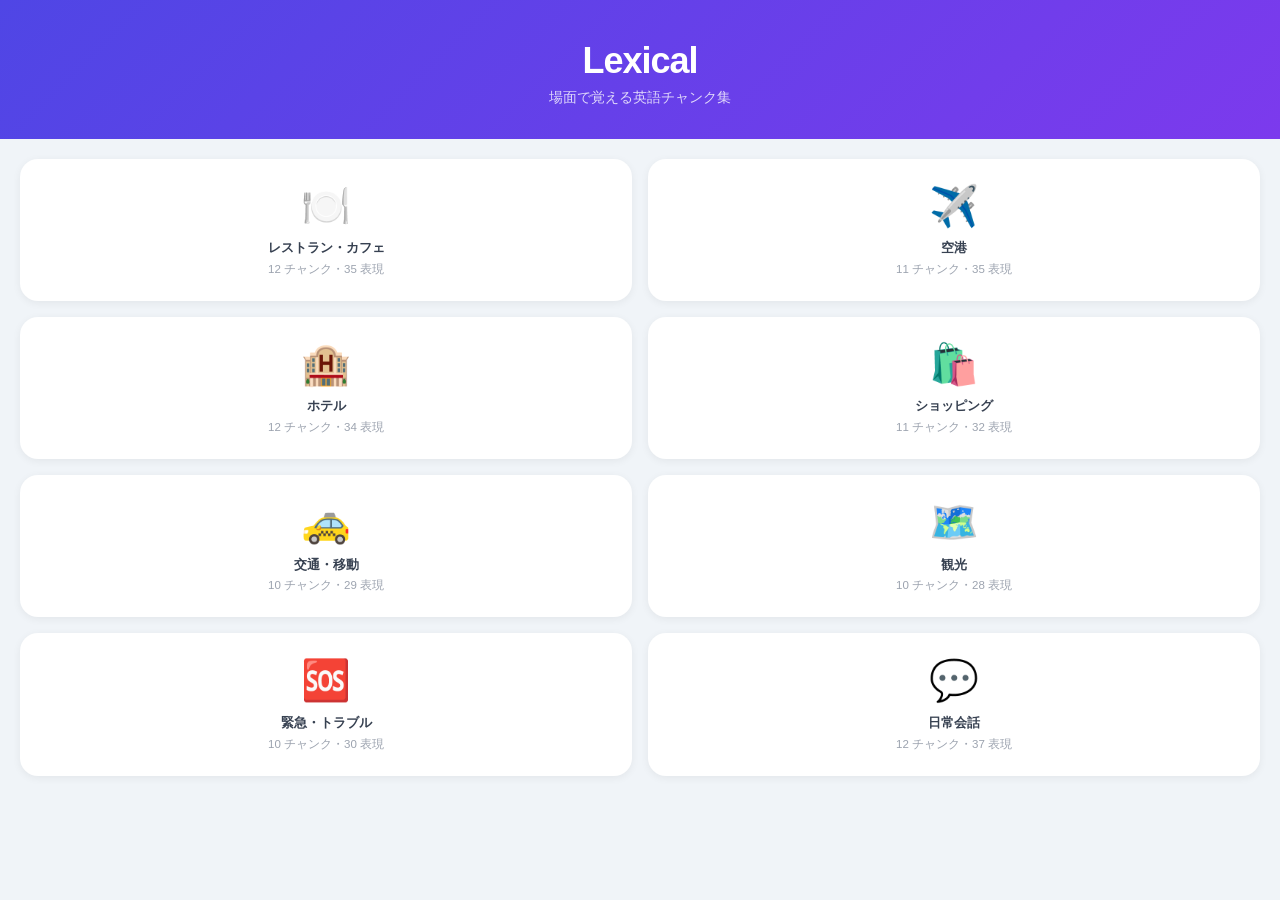
==== index.html @ d4b7fc74 "feat: initial release of Lexical English chunk learning app 場面別英語チャンク学習Webアプリ。8シーン・348フレーズを収録。 心構えカー" ====
<!DOCTYPE html>
<html lang="ja">
<head>
  <meta charset="UTF-8">
  <meta name="viewport" content="width=device-width, initial-scale=1.0, maximum-scale=1.0">
  <title>Lexical - 場面別英語チャンク</title>
  <link rel="stylesheet" href="style.css">
</head>
<body>

  <header class="header">
    <h1 class="app-title">Lexical</h1>
    <p class="app-subtitle">場面で覚える英語チャンク集</p>
  </header>

  <main>
    <div class="scene-grid" id="scene-grid"></div>
  </main>

  <script src="app.js"></script>
</body>
</html>
---- style.css ----
* {
  box-sizing: border-box;
  margin: 0;
  padding: 0;
}

body {
  font-family: -apple-system, BlinkMacSystemFont, 'Segoe UI', 'Helvetica Neue', sans-serif;
  background: #F0F4F8;
  color: #1E293B;
  min-height: 100vh;
}

/* ===== INDEX: ヘッダー ===== */
.header {
  background: linear-gradient(135deg, #4F46E5 0%, #7C3AED 100%);
  color: white;
  padding: 2.5rem 1.5rem 2rem;
  text-align: center;
}

.app-title {
  font-size: 2.25rem;
  font-weight: 800;
  letter-spacing: -1px;
}

.app-subtitle {
  font-size: 0.9rem;
  opacity: 0.8;
  margin-top: 0.35rem;
  font-weight: 400;
}

/* ===== INDEX: シーングリッド ===== */
.scene-grid {
  display: grid;
  grid-template-columns: 1fr 1fr;
  gap: 1rem;
  padding: 1.25rem;
}

.scene-card {
  background: white;
  border-radius: 1.125rem;
  padding: 1.5rem 1rem;
  text-align: center;
  cursor: pointer;
  box-shadow: 0 2px 8px rgba(0, 0, 0, 0.06);
  text-decoration: none;
  color: inherit;
  display: block;
  transition: transform 0.15s ease, box-shadow 0.15s ease;
}

.scene-card:active {
  transform: scale(0.96);
  box-shadow: 0 1px 4px rgba(0, 0, 0, 0.08);
}

.scene-icon {
  font-size: 2.5rem;
  display: block;
  margin-bottom: 0.6rem;
}

.scene-label {
  font-size: 0.82rem;
  font-weight: 700;
  color: #374151;
  line-height: 1.3;
}

.scene-count {
  font-size: 0.72rem;
  color: #9CA3AF;
  margin-top: 0.35rem;
}

/* ===== SCENE: ヘッダー ===== */
.scene-header {
  background: white;
  border-bottom: 1px solid #E5E7EB;
  padding: 0.875rem 1.25rem;
  display: flex;
  align-items: center;
  gap: 0.75rem;
  position: sticky;
  top: 0;
  z-index: 10;
}

.back-btn {
  background: #F1F5F9;
  border: none;
  width: 2.25rem;
  height: 2.25rem;
  border-radius: 50%;
  cursor: pointer;
  font-size: 1.1rem;
  color: #4F46E5;
  display: flex;
  align-items: center;
  justify-content: center;
  flex-shrink: 0;
}

.scene-title {
  font-size: 1.05rem;
  font-weight: 700;
  color: #0F172A;
}

/* ===== 心構えカード ===== */
.mindset-card {
  margin: 1rem;
  background: linear-gradient(135deg, #1E293B 0%, #0F172A 100%);
  border-radius: 1.125rem;
  padding: 1.25rem;
  color: white;
}

.mindset-title {
  font-size: 0.7rem;
  font-weight: 700;
  letter-spacing: 0.08em;
  color: #94A3B8;
  text-transform: uppercase;
  margin-bottom: 0.875rem;
}

/* フロー */
.mindset-flow {
  display: flex;
  align-items: flex-start;
  gap: 0;
  flex-wrap: nowrap;
  overflow-x: auto;
  padding-bottom: 0.5rem;
  margin-bottom: 1.125rem;
  scrollbar-width: none;
}

.mindset-flow::-webkit-scrollbar { display: none; }

.flow-step {
  display: flex;
  align-items: center;
  gap: 0;
  flex-shrink: 0;
}

.flow-label {
  background: rgba(255,255,255,0.1);
  border-radius: 0.5rem;
  padding: 0.3rem 0.6rem;
  font-size: 0.72rem;
  color: #E2E8F0;
  white-space: nowrap;
  font-weight: 500;
}

.flow-arrow {
  color: #475569;
  font-size: 0.7rem;
  padding: 0 0.3rem;
  flex-shrink: 0;
}

/* 相手の言葉 / 自分の言葉 */
.mindset-cols {
  display: grid;
  grid-template-columns: 1fr 1fr;
  gap: 0.875rem;
}

.mindset-col-title {
  font-size: 0.65rem;
  font-weight: 700;
  letter-spacing: 0.05em;
  margin-bottom: 0.5rem;
}

.col-from-them .mindset-col-title { color: #93C5FD; }
.col-from-you  .mindset-col-title { color: #86EFAC; }

.mindset-phrase {
  margin-bottom: 0.5rem;
}

.mindset-phrase-en {
  font-size: 0.78rem;
  font-weight: 600;
  color: #F1F5F9;
  line-height: 1.3;
}

.mindset-phrase-ja {
  font-size: 0.68rem;
  color: #94A3B8;
  margin-top: 0.1rem;
}

/* ===== SCENE: チャンクリスト ===== */
.chunk-list {
  padding: 1rem;
  display: flex;
  flex-direction: column;
  gap: 0.75rem;
  padding-bottom: 3rem;
}

.chunk-card {
  background: white;
  border-radius: 1rem;
  box-shadow: 0 2px 6px rgba(0, 0, 0, 0.06);
  overflow: hidden;
}

.chunk-main {
  padding: 1rem 0.875rem 1rem 1.125rem;
  display: flex;
  align-items: center;
  gap: 0.625rem;
  cursor: pointer;
  -webkit-tap-highlight-color: transparent;
}

.chunk-main:active {
  background: #FAFBFF;
}

.chunk-text {
  flex: 1;
  min-width: 0;
}

.chunk-en {
  font-size: 0.975rem;
  font-weight: 600;
  color: #0F172A;
  line-height: 1.4;
}

.chunk-ja {
  font-size: 0.8rem;
  color: #64748B;
  margin-top: 0.2rem;
}

.chunk-level {
  font-size: 0.62rem;
  padding: 0.15rem 0.45rem;
  border-radius: 999px;
  font-weight: 700;
  flex-shrink: 0;
  white-space: nowrap;
}

.level-beginner {
  background: #DCFCE7;
  color: #166534;
}

.level-intermediate {
  background: #FEF9C3;
  color: #92400E;
}

.expand-btn {
  background: none;
  border: none;
  font-size: 0.8rem;
  cursor: pointer;
  color: #CBD5E1;
  padding: 0.4rem;
  transition: transform 0.2s ease, color 0.2s ease;
  flex-shrink: 0;
  -webkit-tap-highlight-color: transparent;
}

.expand-btn.open {
  transform: rotate(180deg);
  color: #4F46E5;
}

/* ===== 枝葉 ===== */
.branch-list {
  border-top: 1px solid #F1F5F9;
  display: none;
}

.branch-list.open {
  display: block;
}

.branch-item {
  padding: 0.7rem 1rem 0.7rem 1.75rem;
  display: flex;
  align-items: flex-start;
  gap: 0.625rem;
  border-bottom: 1px solid #F8FAFC;
  cursor: pointer;
  -webkit-tap-highlight-color: transparent;
}

.branch-item:last-child {
  border-bottom: none;
}

.branch-item:active {
  background: #F8FAFC;
}

.branch-connector {
  color: #CBD5E1;
  font-size: 0.8rem;
  flex-shrink: 0;
  margin-top: 0.15rem;
  font-family: monospace;
}

.branch-text {
  flex: 1;
  min-width: 0;
}

.branch-en {
  font-size: 0.875rem;
  font-weight: 500;
  color: #1E293B;
  line-height: 1.4;
}

.branch-ja {
  font-size: 0.775rem;
  color: #94A3B8;
  margin-top: 0.15rem;
}

.branch-type {
  font-size: 0.6rem;
  padding: 0.12rem 0.4rem;
  border-radius: 999px;
  font-weight: 700;
  flex-shrink: 0;
  white-space: nowrap;
  margin-top: 0.2rem;
  align-self: flex-start;
}

.type-pattern    { background: #EEF2FF; color: #4338CA; }
.type-vocabulary { background: #FDF4FF; color: #7E22CE; }
.type-related    { background: #F0FDF4; color: #166534; }
.type-answer     { background: #FFF7ED; color: #C2410C; }
.type-variation  { background: #F0F9FF; color: #0369A1; }

/* ===== 全画面カードモーダル ===== */
.card-modal {
  position: fixed;
  inset: 0;
  background: rgba(15, 23, 42, 0.55);
  backdrop-filter: blur(3px);
  z-index: 100;
  display: flex;
  align-items: flex-end;
  opacity: 0;
  pointer-events: none;
  transition: opacity 0.25s ease;
}

.card-modal.open {
  opacity: 1;
  pointer-events: all;
}

.card-modal-inner {
  background: white;
  border-radius: 1.5rem 1.5rem 0 0;
  padding: 2rem 1.5rem 2.5rem;
  width: 100%;
  transform: translateY(100%);
  transition: transform 0.3s cubic-bezier(0.32, 0.72, 0, 1);
  position: relative;
}

.card-modal.open .card-modal-inner {
  transform: translateY(0);
}

/* ドラッグハンドル */
.card-handle {
  width: 2.5rem;
  height: 0.25rem;
  background: #E2E8F0;
  border-radius: 999px;
  margin: 0 auto 1.5rem;
}

.card-close {
  position: absolute;
  top: 1.25rem;
  right: 1.25rem;
  background: #F1F5F9;
  border: none;
  width: 2rem;
  height: 2rem;
  border-radius: 50%;
  cursor: pointer;
  font-size: 0.8rem;
  color: #64748B;
  display: flex;
  align-items: center;
  justify-content: center;
}

.card-en {
  font-size: 1.7rem;
  font-weight: 800;
  color: #0F172A;
  line-height: 1.3;
  margin-bottom: 0.75rem;
}

.card-ja {
  font-size: 1rem;
  color: #475569;
  margin-bottom: 1.25rem;
  padding-bottom: 1.25rem;
  border-bottom: 1px solid #F1F5F9;
  line-height: 1.5;
}

.card-nuance {
  font-size: 0.875rem;
  color: #64748B;
  line-height: 1.7;
  margin-bottom: 1.5rem;
  background: #F8FAFC;
  border-radius: 0.75rem;
  padding: 0.875rem 1rem;
}

.card-listen-btn {
  display: flex;
  align-items: center;
  justify-content: center;
  gap: 0.5rem;
  background: linear-gradient(135deg, #4F46E5, #7C3AED);
  color: white;
  padding: 1rem;
  border-radius: 0.875rem;
  text-decoration: none;
  font-weight: 700;
  font-size: 1rem;
  -webkit-tap-highlight-color: transparent;
}

.card-listen-btn:active {
  opacity: 0.9;
}

/* ===== 返答の例（指差し英会話） ===== */
.card-responses {
  margin-bottom: 1.25rem;
}

.card-responses-title {
  font-size: 0.7rem;
  font-weight: 700;
  color: #94A3B8;
  text-transform: uppercase;
  letter-spacing: 0.06em;
  margin-bottom: 0.625rem;
}

.response-cards {
  display: flex;
  flex-direction: column;
  gap: 0.5rem;
}

.response-card {
  background: #F8FAFC;
  border: 1.5px solid #E2E8F0;
  border-radius: 0.75rem;
  padding: 0.75rem 1rem;
  cursor: pointer;
  text-decoration: none;
  display: block;
  width: 100%;
  text-align: left;
  font-family: inherit;
  transition: background 0.15s, border-color 0.15s;
}

.response-card:active {
  background: #EEF2FF;
  border-color: #A5B4FC;
}

.response-card-en {
  font-size: 0.95rem;
  font-weight: 600;
  color: #1E293B;
  line-height: 1.4;
}

.response-card-ja {
  font-size: 0.8rem;
  color: #64748B;
  margin-top: 0.15rem;
}

.pointing-hint {
  text-align: center;
  font-size: 0.7rem;
  color: #CBD5E1;
  margin-top: 0.625rem;
}
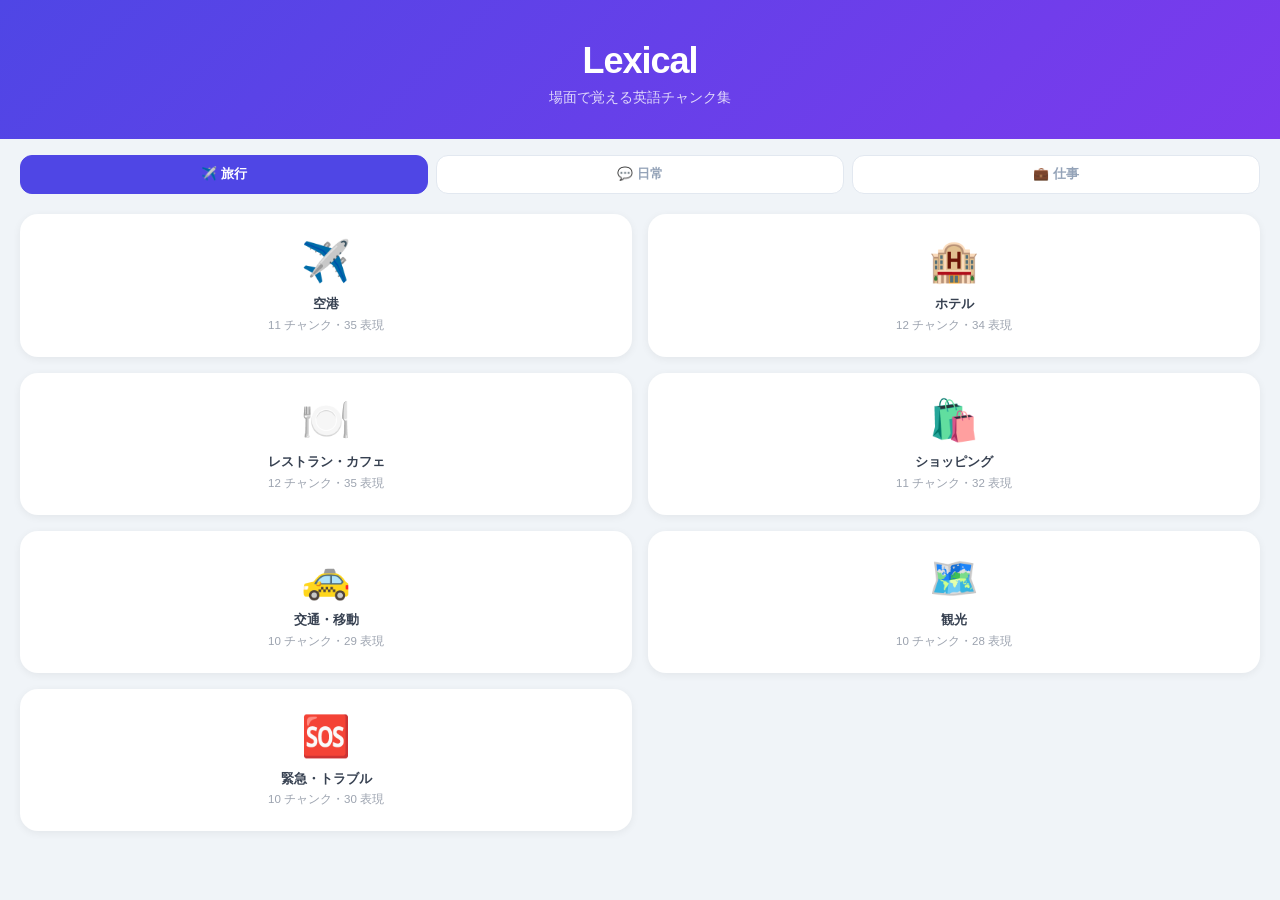
==== commit caa91063: "add business scene" ====
--- a/index.html
+++ b/index.html
@@ -14,6 +14,7 @@
   </header>
 
   <main>
+    <div class="category-tabs" id="category-tabs"></div>
     <div class="scene-grid" id="scene-grid"></div>
   </main>
 
--- a/style.css
+++ b/style.css
@@ -32,6 +32,33 @@
   font-weight: 400;
 }
 
+/* ===== INDEX: カテゴリタブ ===== */
+.category-tabs {
+  display: flex;
+  gap: 0.5rem;
+  padding: 1rem 1.25rem 0;
+}
+
+.category-tab {
+  flex: 1;
+  padding: 0.65rem 0.5rem;
+  border-radius: 0.75rem;
+  border: 1.5px solid #E2E8F0;
+  background: white;
+  font-size: 0.8rem;
+  font-weight: 700;
+  color: #94A3B8;
+  cursor: pointer;
+  font-family: inherit;
+  transition: all 0.15s;
+}
+
+.category-tab.active {
+  background: #4F46E5;
+  border-color: #4F46E5;
+  color: white;
+}
+
 /* ===== INDEX: シーングリッド ===== */
 .scene-grid {
   display: grid;
@@ -110,6 +137,126 @@
   font-weight: 700;
   color: #0F172A;
 }
+
+/* ===== 練習ボタン ===== */
+.practice-btn {
+  display: block;
+  margin: 1rem 1rem 0;
+  background: #0F172A;
+  color: white;
+  border: none;
+  border-radius: 0.875rem;
+  padding: 0.875rem;
+  width: calc(100% - 2rem);
+  font-size: 0.95rem;
+  font-weight: 700;
+  cursor: pointer;
+  font-family: inherit;
+  text-align: center;
+  text-decoration: none;
+}
+
+.practice-btn:active { opacity: 0.85; }
+
+/* ===== 練習モード切り替え ===== */
+.practice-mode-toggle {
+  display: flex;
+  gap: 0.5rem;
+  padding: 1rem 1rem 0;
+}
+
+.mode-btn {
+  flex: 1;
+  padding: 0.65rem;
+  border-radius: 0.75rem;
+  border: 1.5px solid #E2E8F0;
+  background: white;
+  font-size: 0.875rem;
+  font-weight: 700;
+  color: #94A3B8;
+  cursor: pointer;
+  font-family: inherit;
+  transition: all 0.15s;
+}
+
+.mode-btn.active {
+  background: #0F172A;
+  border-color: #0F172A;
+  color: white;
+}
+
+/* ===== 練習カード ===== */
+.practice-list {
+  padding: 1rem;
+  display: flex;
+  flex-direction: column;
+  gap: 0.75rem;
+  padding-bottom: 3rem;
+}
+
+.practice-card {
+  background: white;
+  border-radius: 1rem;
+  padding: 1.25rem;
+  box-shadow: 0 2px 6px rgba(0,0,0,0.06);
+}
+
+.practice-question {
+  font-size: 1rem;
+  font-weight: 600;
+  color: #0F172A;
+  margin-bottom: 0.875rem;
+  line-height: 1.5;
+}
+
+.practice-reveal-btn {
+  background: #F1F5F9;
+  border: none;
+  border-radius: 0.625rem;
+  padding: 0.6rem 1rem;
+  font-size: 0.85rem;
+  font-weight: 600;
+  color: #475569;
+  cursor: pointer;
+  font-family: inherit;
+}
+
+.practice-reveal-btn:active { background: #E2E8F0; }
+
+.practice-answer {
+  border-top: 1px solid #F1F5F9;
+  padding-top: 0.875rem;
+  margin-top: 0.875rem;
+}
+
+.practice-answer-text {
+  font-size: 1.1rem;
+  font-weight: 700;
+  color: #4F46E5;
+  margin-bottom: 0.75rem;
+  line-height: 1.4;
+}
+
+.practice-en-actions {
+  display: flex;
+  gap: 0.5rem;
+}
+
+.practice-speak-btn,
+.practice-close-btn {
+  background: none;
+  border: 1.5px solid #E2E8F0;
+  border-radius: 0.625rem;
+  padding: 0.5rem 0.875rem;
+  font-size: 0.8rem;
+  font-weight: 600;
+  color: #64748B;
+  cursor: pointer;
+  font-family: inherit;
+}
+
+.practice-speak-btn:active,
+.practice-close-btn:active { background: #F8FAFC; }
 
 /* ===== 心構えカード ===== */
 .mindset-card {
